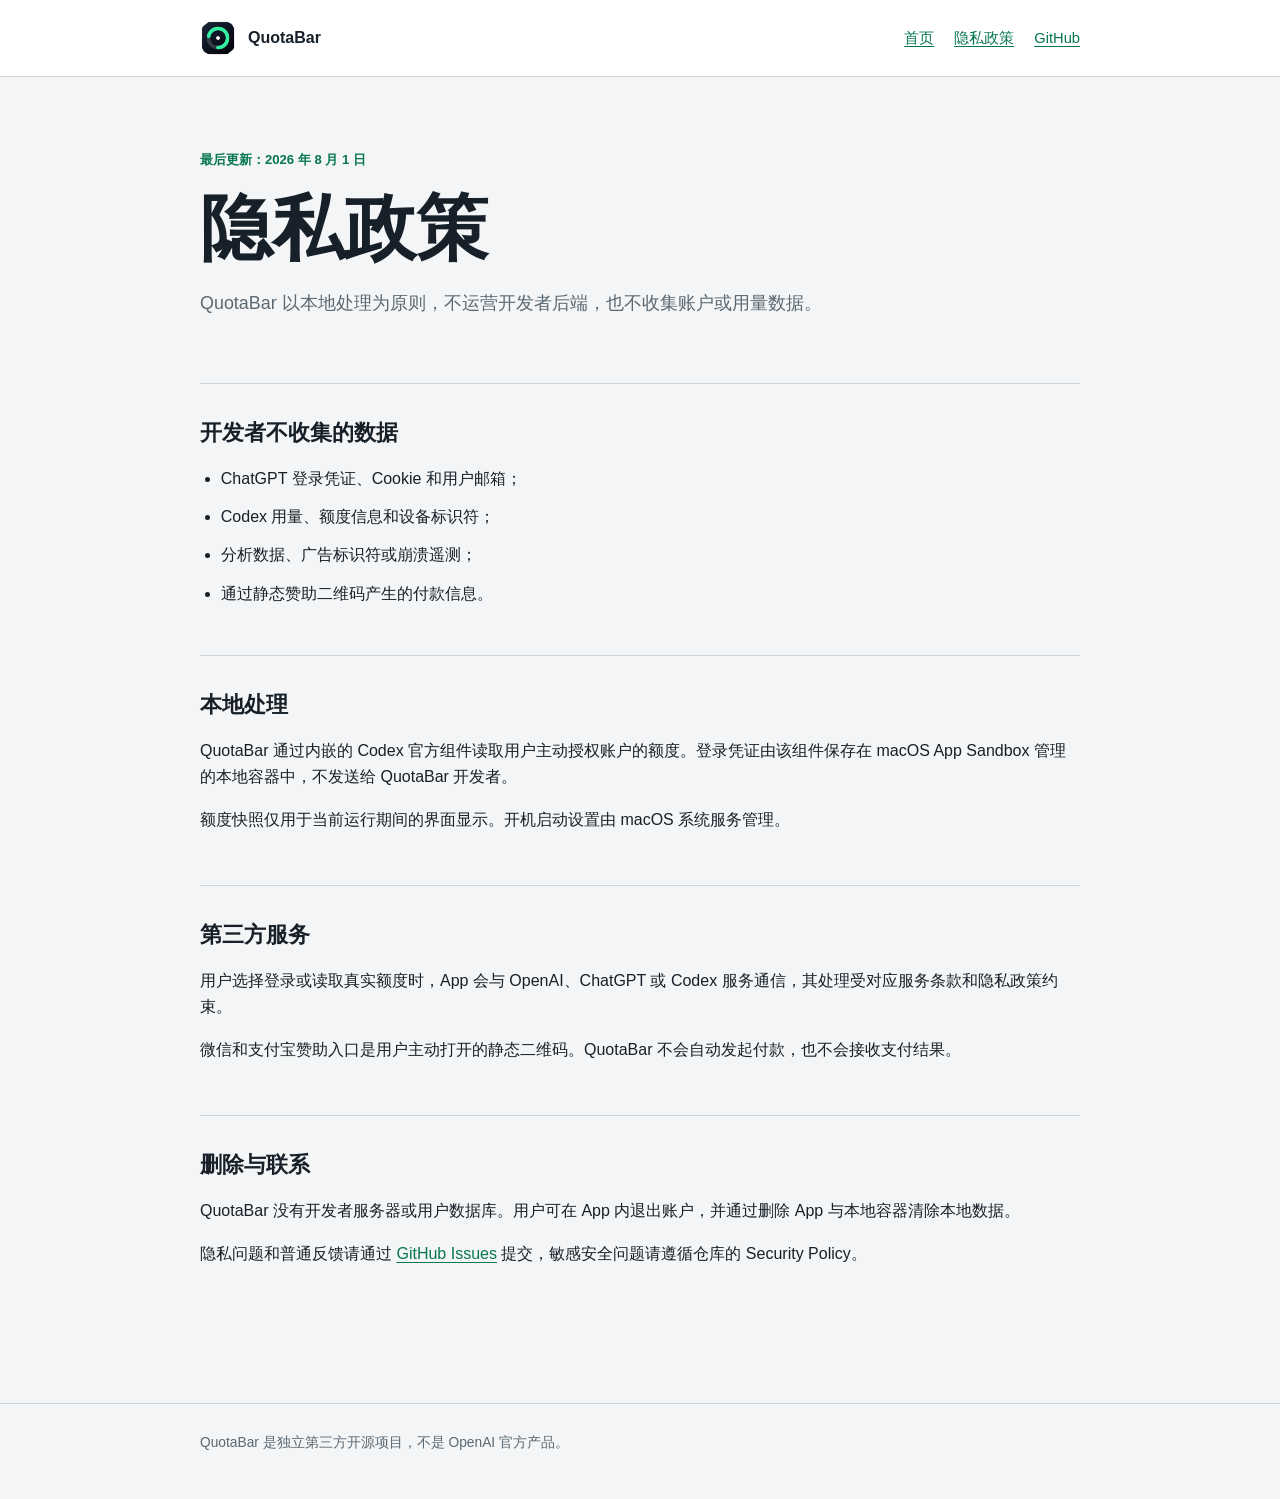
==== docs/privacy.html @ 38ab8e51 "Release QuotaBar 1.0.0 as free open-source app" ====
<!doctype html>
<html lang="zh-CN">
<head>
  <meta charset="utf-8">
  <meta name="viewport" content="width=device-width, initial-scale=1">
  <meta name="description" content="QuotaBar 隐私政策。">
  <title>QuotaBar 隐私政策</title>
  <link rel="icon" href="assets/quotabar-icon.png">
  <link rel="stylesheet" href="styles.css">
</head>
<body>
  <header class="site-header">
    <div class="site-header__inner">
      <a class="brand" href="index.html">
        <img src="assets/quotabar-icon.png" alt="">
        <span>QuotaBar</span>
      </a>
      <nav aria-label="主要导航">
        <a href="index.html">首页</a>
        <a href="privacy.html">隐私政策</a>
        <a href="https://github.com/RoketrP/QuotaBar">GitHub</a>
      </nav>
    </div>
  </header>

  <main>
    <section class="intro">
      <p class="eyebrow">最后更新：2026 年 8 月 1 日</p>
      <h1>隐私政策</h1>
      <p class="lede">QuotaBar 以本地处理为原则，不运营开发者后端，也不收集账户或用量数据。</p>
    </section>

    <section class="section">
      <h2>开发者不收集的数据</h2>
      <ul class="plain-list">
        <li>ChatGPT 登录凭证、Cookie 和用户邮箱；</li>
        <li>Codex 用量、额度信息和设备标识符；</li>
        <li>分析数据、广告标识符或崩溃遥测；</li>
        <li>通过静态赞助二维码产生的付款信息。</li>
      </ul>
    </section>

    <section class="section">
      <h2>本地处理</h2>
      <p>QuotaBar 通过内嵌的 Codex 官方组件读取用户主动授权账户的额度。登录凭证由该组件保存在 macOS App Sandbox 管理的本地容器中，不发送给 QuotaBar 开发者。</p>
      <p>额度快照仅用于当前运行期间的界面显示。开机启动设置由 macOS 系统服务管理。</p>
    </section>

    <section class="section">
      <h2>第三方服务</h2>
      <p>用户选择登录或读取真实额度时，App 会与 OpenAI、ChatGPT 或 Codex 服务通信，其处理受对应服务条款和隐私政策约束。</p>
      <p>微信和支付宝赞助入口是用户主动打开的静态二维码。QuotaBar 不会自动发起付款，也不会接收支付结果。</p>
    </section>

    <section class="section">
      <h2>删除与联系</h2>
      <p>QuotaBar 没有开发者服务器或用户数据库。用户可在 App 内退出账户，并通过删除 App 与本地容器清除本地数据。</p>
      <p>隐私问题和普通反馈请通过 <a href="https://github.com/RoketrP/QuotaBar/issues">GitHub Issues</a> 提交，敏感安全问题请遵循仓库的 Security Policy。</p>
    </section>
  </main>

  <footer class="site-footer">
    <div class="site-footer__inner">QuotaBar 是独立第三方开源项目，不是 OpenAI 官方产品。</div>
  </footer>
</body>
</html>
---- docs/styles.css ----
:root {
  color-scheme: light dark;
  --paper: #f3f5f6;
  --ink: #172028;
  --muted: #5b6872;
  --line: #cfd6da;
  --accent: #0b9b68;
  --accent-dark: #08764f;
  --panel: #ffffff;
}

* {
  box-sizing: border-box;
}

html {
  font-family: "Avenir Next", "PingFang SC", "Hiragino Sans GB", sans-serif;
  line-height: 1.65;
  background: var(--paper);
  color: var(--ink);
}

body {
  margin: 0;
}

a {
  color: var(--accent-dark);
  text-underline-offset: 0.2em;
}

.site-header {
  border-bottom: 1px solid var(--line);
  background: var(--panel);
}

.site-header__inner,
main,
.site-footer__inner {
  width: min(880px, calc(100% - 40px));
  margin: 0 auto;
}

.site-header__inner {
  min-height: 76px;
  display: flex;
  align-items: center;
  justify-content: space-between;
  gap: 24px;
}

.brand {
  display: flex;
  align-items: center;
  gap: 12px;
  color: var(--ink);
  text-decoration: none;
  font-weight: 700;
}

.brand img {
  width: 36px;
  height: 36px;
  border-radius: 8px;
}

nav {
  display: flex;
  gap: 20px;
  font-size: 0.92rem;
}

main {
  padding: 72px 0 84px;
}

.intro {
  max-width: 700px;
  margin-bottom: 64px;
}

h1,
h2 {
  letter-spacing: 0;
  line-height: 1.2;
}

h1 {
  margin: 0 0 18px;
  font-size: clamp(2.15rem, 7vw, 4.5rem);
  font-weight: 750;
}

h2 {
  margin: 0 0 20px;
  font-size: 1.35rem;
}

p {
  margin: 0 0 1em;
}

.lede {
  color: var(--muted);
  font-size: 1.12rem;
}

.eyebrow {
  margin-bottom: 14px;
  color: var(--accent-dark);
  font-size: 0.82rem;
  font-weight: 700;
  text-transform: uppercase;
}

.actions {
  display: flex;
  flex-wrap: wrap;
  gap: 12px;
  margin: 28px 0 38px;
}

.button {
  display: inline-flex;
  align-items: center;
  min-height: 42px;
  padding: 8px 16px;
  border: 1px solid var(--line);
  border-radius: 7px;
  color: var(--ink);
  background: var(--panel);
  font-weight: 650;
  text-decoration: none;
}

.button--primary {
  border-color: var(--accent-dark);
  color: #ffffff;
  background: var(--accent-dark);
}

.product-shot {
  display: block;
  width: 100%;
  border: 1px solid var(--line);
  border-radius: 8px;
}

.section {
  padding: 36px 0;
  border-top: 1px solid var(--line);
}

.feature-grid {
  display: grid;
  grid-template-columns: repeat(3, minmax(0, 1fr));
  gap: 28px;
}

.feature-grid span,
.notice {
  color: var(--muted);
}

.notice {
  margin-top: 22px;
  padding-left: 14px;
  border-left: 3px solid var(--accent);
}

.sponsor-grid {
  display: grid;
  grid-template-columns: repeat(2, minmax(0, 1fr));
  gap: 28px;
  margin-top: 28px;
}

.sponsor-grid figure {
  margin: 0;
}

.sponsor-grid figcaption {
  margin-bottom: 10px;
  font-weight: 700;
}

.sponsor-grid img {
  display: block;
  width: 100%;
  max-height: 520px;
  border: 1px solid var(--line);
  border-radius: 8px;
  object-fit: contain;
  background: #ffffff;
}

.steps,
.plain-list {
  margin: 0;
  padding-left: 1.3rem;
}

.steps li,
.plain-list li {
  margin: 0 0 12px;
}

.status-line {
  display: grid;
  grid-template-columns: 10px 1fr;
  gap: 12px;
  align-items: start;
  margin: 18px 0;
}

.status-line::before {
  content: "";
  width: 10px;
  height: 10px;
  margin-top: 0.5em;
  border-radius: 50%;
  background: var(--accent);
}

.site-footer {
  border-top: 1px solid var(--line);
  color: var(--muted);
}

.site-footer__inner {
  padding: 28px 0 44px;
  font-size: 0.86rem;
}

@media (max-width: 620px) {
  .site-header__inner {
    align-items: flex-start;
    flex-direction: column;
    padding: 18px 0;
  }

  main {
    padding-top: 48px;
  }

  nav {
    width: 100%;
    justify-content: space-between;
  }

  .feature-grid,
  .sponsor-grid {
    grid-template-columns: 1fr;
  }
}

@media (prefers-color-scheme: dark) {
  :root {
    --paper: #171c20;
    --ink: #f2f5f6;
    --muted: #a9b3b9;
    --line: #354047;
    --accent: #39d692;
    --accent-dark: #6ee4ae;
    --panel: #1f262b;
  }
}
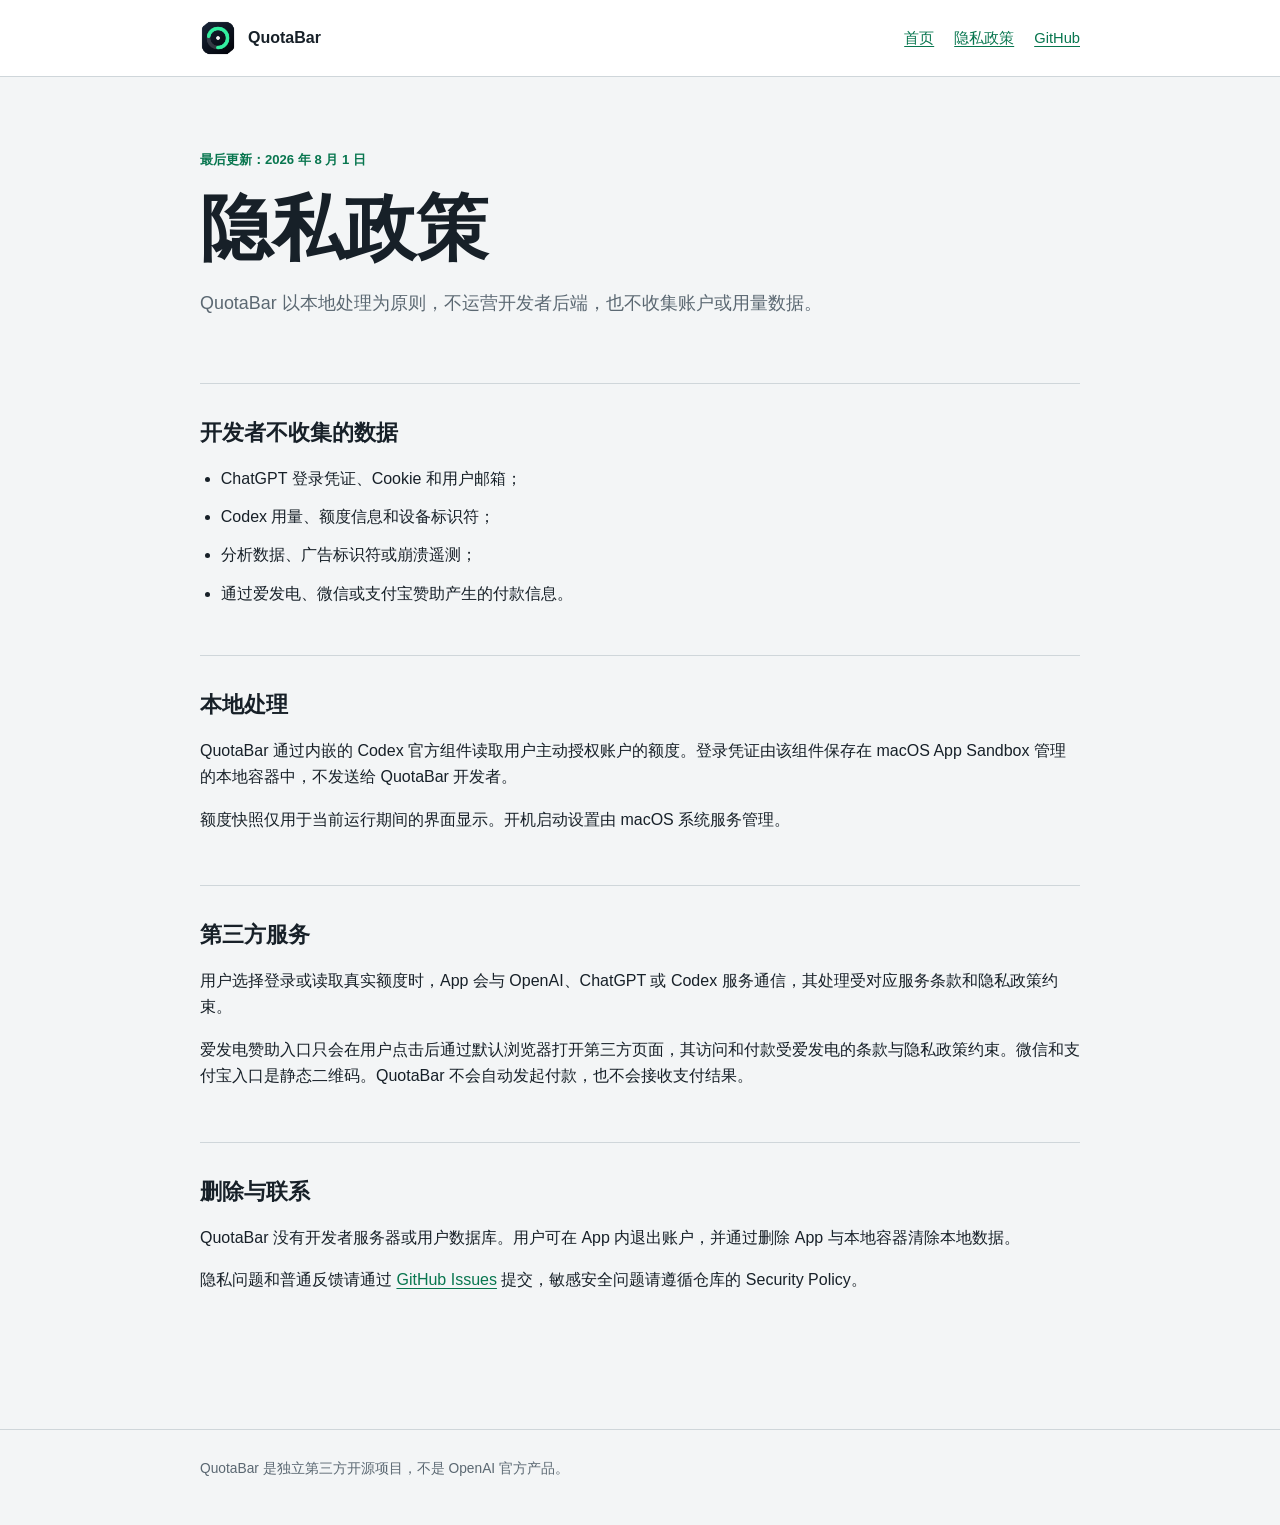
==== commit a3939e12: "Prepare QuotaBar v1.1 release (#1)" ====
--- a/docs/privacy.html
+++ b/docs/privacy.html
@@ -3,7 +3,13 @@
 <head>
   <meta charset="utf-8">
   <meta name="viewport" content="width=device-width, initial-scale=1">
-  <meta name="description" content="QuotaBar 隐私政策。">
+  <meta name="description" content="QuotaBar 隐私政策：Codex 用量与 ChatGPT 登录信息在本机处理，不设开发者后端，不含广告或分析 SDK。">
+  <meta name="robots" content="index, follow">
+  <link rel="canonical" href="https://roketrp.github.io/QuotaBar/privacy.html">
+  <meta property="og:type" content="website">
+  <meta property="og:title" content="QuotaBar 隐私政策">
+  <meta property="og:description" content="Codex 用量与登录信息在本机处理，不设开发者后端，不含广告或分析 SDK。">
+  <meta property="og:url" content="https://roketrp.github.io/QuotaBar/privacy.html">
   <title>QuotaBar 隐私政策</title>
   <link rel="icon" href="assets/quotabar-icon.png">
   <link rel="stylesheet" href="styles.css">
@@ -36,7 +42,7 @@
         <li>ChatGPT 登录凭证、Cookie 和用户邮箱；</li>
         <li>Codex 用量、额度信息和设备标识符；</li>
         <li>分析数据、广告标识符或崩溃遥测；</li>
-        <li>通过静态赞助二维码产生的付款信息。</li>
+        <li>通过爱发电、微信或支付宝赞助产生的付款信息。</li>
       </ul>
     </section>
 
@@ -49,7 +55,7 @@
     <section class="section">
       <h2>第三方服务</h2>
       <p>用户选择登录或读取真实额度时，App 会与 OpenAI、ChatGPT 或 Codex 服务通信，其处理受对应服务条款和隐私政策约束。</p>
-      <p>微信和支付宝赞助入口是用户主动打开的静态二维码。QuotaBar 不会自动发起付款，也不会接收支付结果。</p>
+      <p>爱发电赞助入口只会在用户点击后通过默认浏览器打开第三方页面，其访问和付款受爱发电的条款与隐私政策约束。微信和支付宝入口是静态二维码。QuotaBar 不会自动发起付款，也不会接收支付结果。</p>
     </section>
 
     <section class="section">
--- a/docs/styles.css
+++ b/docs/styles.css
@@ -66,6 +66,7 @@
 
 nav {
   display: flex;
+  flex-wrap: wrap;
   gap: 20px;
   font-size: 0.92rem;
 }
@@ -146,6 +147,17 @@
   border-radius: 8px;
 }
 
+.product-shots {
+  display: grid;
+  grid-template-columns: minmax(0, 1fr) minmax(260px, 0.55fr);
+  gap: 18px;
+  align-items: center;
+}
+
+.product-shot--hud {
+  background: transparent;
+}
+
 .section {
   padding: 36px 0;
   border-top: 1px solid var(--line);
@@ -245,11 +257,12 @@
 
   nav {
     width: 100%;
-    justify-content: space-between;
+    gap: 10px 18px;
   }
 
   .feature-grid,
-  .sponsor-grid {
+  .sponsor-grid,
+  .product-shots {
     grid-template-columns: 1fr;
   }
 }
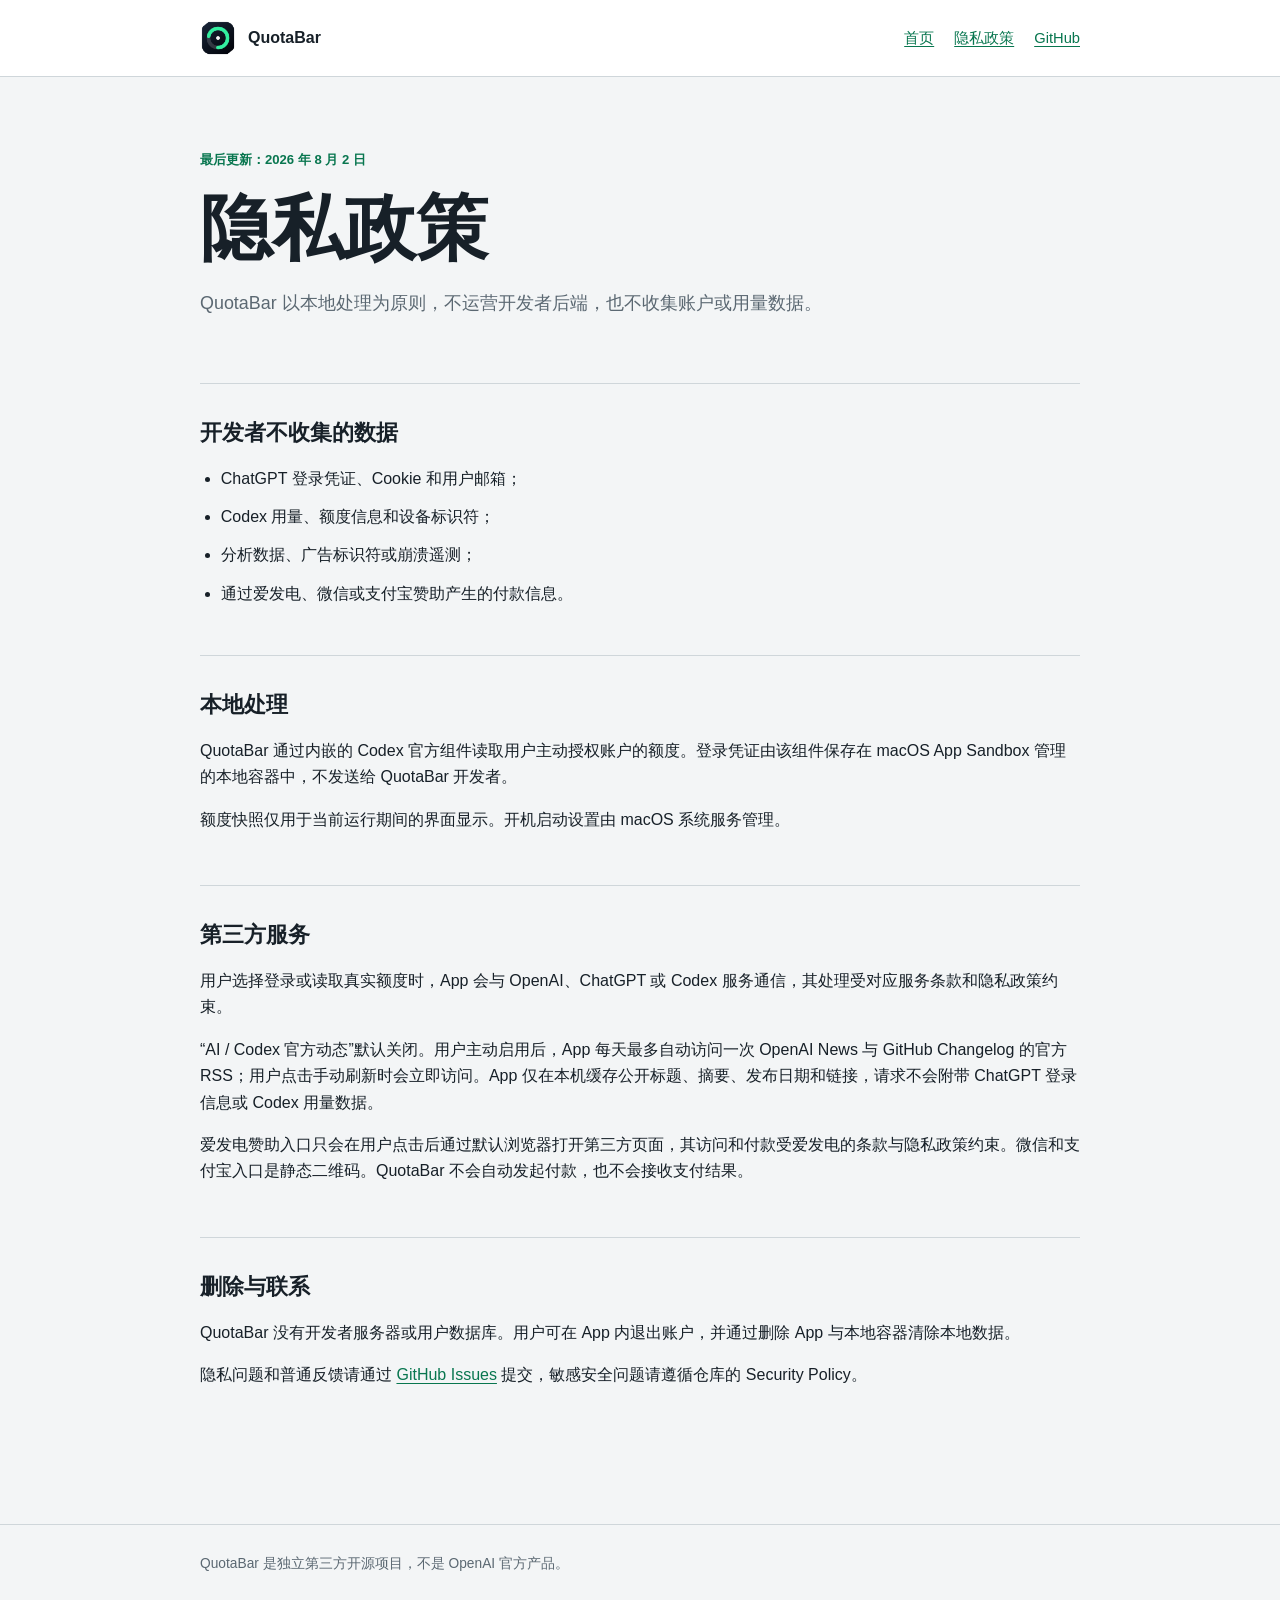
==== commit 0061c154: "feat: add official AI updates and usage summary copy" ====
--- a/docs/privacy.html
+++ b/docs/privacy.html
@@ -31,7 +31,7 @@
 
   <main>
     <section class="intro">
-      <p class="eyebrow">最后更新：2026 年 8 月 1 日</p>
+      <p class="eyebrow">最后更新：2026 年 8 月 2 日</p>
       <h1>隐私政策</h1>
       <p class="lede">QuotaBar 以本地处理为原则，不运营开发者后端，也不收集账户或用量数据。</p>
     </section>
@@ -55,6 +55,7 @@
     <section class="section">
       <h2>第三方服务</h2>
       <p>用户选择登录或读取真实额度时，App 会与 OpenAI、ChatGPT 或 Codex 服务通信，其处理受对应服务条款和隐私政策约束。</p>
+      <p>“AI / Codex 官方动态”默认关闭。用户主动启用后，App 每天最多自动访问一次 OpenAI News 与 GitHub Changelog 的官方 RSS；用户点击手动刷新时会立即访问。App 仅在本机缓存公开标题、摘要、发布日期和链接，请求不会附带 ChatGPT 登录信息或 Codex 用量数据。</p>
       <p>爱发电赞助入口只会在用户点击后通过默认浏览器打开第三方页面，其访问和付款受爱发电的条款与隐私政策约束。微信和支付宝入口是静态二维码。QuotaBar 不会自动发起付款，也不会接收支付结果。</p>
     </section>
 
